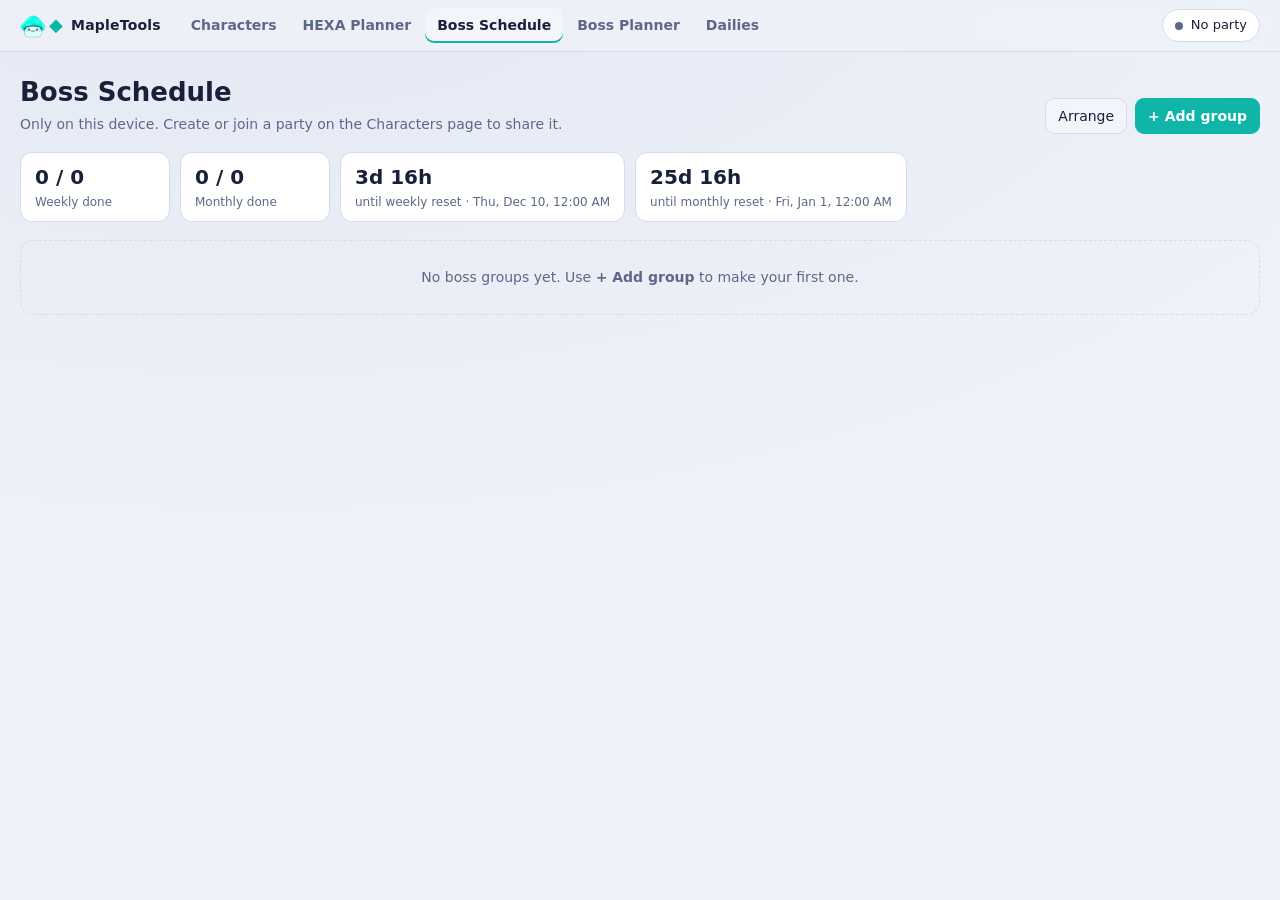
==== bosses.html @ 71588f42 "Boss Schedule: show the extra damage next to a member's ARC / SAC A green ARC or SAC badge now says " ====
<!doctype html>
<html lang="en">
<head>
  <meta charset="utf-8">
  <meta name="viewport" content="width=device-width, initial-scale=1">
  <title>Boss Schedule · MapleTools</title>
  <link rel="icon" type="image/png" href="app/mushroom.png?v=2610311921">
  <link rel="stylesheet" href="app/site.css?v=2610311921">
  <link rel="stylesheet" href="app/bosses.css?v=2610311921">
</head>
<body>
  <header class="sitenav" id="sitenav" data-page="bosses"></header>

  <main class="page">
    <div class="page-head">
      <div>
        <h1>Boss Schedule</h1>
        <p id="boss-sub"></p>
      </div>
      <div class="head-buttons">
        <button id="arrange" class="btn">Arrange</button>
        <button id="add-group" class="btn primary">+ Add group</button>
      </div>
    </div>
    <section id="stats" class="stat-row"></section>
    <div id="sections"></div>
  </main>

  <dialog id="group-dialog" class="dialog dialog-wide">
    <form id="group-form" method="dialog">
      <h2 id="group-dialog-title">Add boss group</h2>
      <div class="fields">
        <div class="field span-2"><label for="g-title">Boss / group name</label>
          <input id="g-title" type="text" maxlength="40" required autocomplete="off" placeholder="e.g. Normal Kalos 1"></div>
        <label class="field span-2"><span>Resets</span>
          <select id="g-reset">
            <option value="weekly">Weekly (Thursday 00:00 UTC)</option>
            <option value="monthly">Monthly (1st of the month, Black Mage)</option>
            <option value="daily">Daily (00:00 UTC)</option>
          </select></label>
        <div class="field span-2"><span>Ticks in the Boss Planner <span id="g-covers-note" class="covers-note"></span></span>
          <div id="g-covers" class="cover-list"></div>
          </div>
      </div>
      <div class="field"><span>Members <span id="g-count"></span></span></div>
      <ul id="g-members" class="pick-list"></ul>
      <div class="add-member">
        <select id="g-add-char" aria-label="Add a character from the roster"></select>
        <span class="or">or</span>
        <input id="g-guest" type="text" maxlength="24" placeholder="Guest name">
        <button type="button" id="g-add-guest" class="btn small">Add</button>
      </div>
      <div class="dialog-actions">
        <button type="button" id="g-delete" class="btn ghost danger">Delete group</button>
        <span class="spacer"></span>
        <button type="button" class="btn ghost" data-close>Cancel</button>
        <button type="submit" class="btn primary">Save</button>
      </div>
    </form>
  </dialog>

  <script src="app/registry.js?v=2610311921"></script>
  <script src="app/site.js?v=2610311921"></script>
  <script src="data/classes/index.js?v=2610311921"></script>
  <script src="data/patches.js?v=2610311921"></script>
  <script src="data/bosses.js?v=2610311921"></script>
  <script src="data/boss-info.js?v=2610311921"></script>
  <script src="app/config.js?v=2610311921"></script>
  <script src="app/party.js?v=2610311921"></script>
  <script src="app/arrange.js?v=2610311921"></script>
  <script src="app/bossing.js?v=2610311921"></script>
  <script src="app/bosses.js?v=2610311921"></script>
</body>
</html>
---- app/site.css ----
/* Shared by every page: colours, base elements, the site menu, buttons, cards and form fields. */
:root {
  --bg: #0b1020;
  --bg-2: #111832;
  --panel: #151d3a;
  --panel-2: #1b2547;
  --line: #27335e;
  --text: #e8ecf8;
  --muted: #8f9bc0;
  --accent: #22e3d2;
  --accent-ink: #062a28;
  --tile: #0f1630;
  --good: #46c98b;
  --good-bg: color-mix(in srgb, #46c98b 14%, var(--panel));
  --warn: #f2b84b;
  --danger: #ff6b81;
  --c-skill: #f2b84b;
  --c-mastery: #a983ff;
  --c-boost: #4c9dff;
  --c-common: #46c98b;
  --c-stat: #f08a5d;
  --c-shinestone: #ff6fb5;
  --c-utility: #8a94a6;
  --c-special: #6d7690;
  --erda: #7fd3ff;
  --frag: #c9a6ff;
  --radius: 14px;
  --shadow: 0 10px 30px rgba(0, 0, 0, .35);
  --sitenav-h: 52px;
  color-scheme: dark;
}

@media (prefers-color-scheme: light) {
  :root {
    --bg: #eef1f8;
    --bg-2: #e3e8f4;
    --panel: #ffffff;
    --panel-2: #f3f5fb;
    --line: #d5dbeb;
    --text: #18203a;
    --muted: #5d6888;
    --accent: #0fb5a6;
    --accent-ink: #ffffff;
    --tile: #f6f8fd;
    --good: #1f9a62;
    --good-bg: color-mix(in srgb, #1f9a62 12%, var(--panel));
    --warn: #b7790c;
    --danger: #d13a55;
    --c-skill: #c98a10;
    --c-mastery: #7a4fe0;
    --c-boost: #2a74d9;
    --c-common: #1f9a62;
    --c-stat: #d0642f;
    --c-shinestone: #d23f8a;
    --c-utility: #6c7487;
    --c-special: #8a90a3;
    --erda: #1683c5;
    --frag: #7a4fe0;
    --shadow: 0 8px 24px rgba(30, 40, 80, .12);
    color-scheme: light;
  }
}

* { box-sizing: border-box; }
/* Elements toggled with the hidden attribute must stay hidden even when their class sets a display value. */
[hidden] { display: none !important; }
html, body { margin: 0; }
body {
  background: radial-gradient(1200px 600px at 20% -10%, var(--bg-2), var(--bg)) fixed;
  color: var(--text);
  font: 14px/1.45 system-ui, -apple-system, "Segoe UI", Roboto, sans-serif;
  min-height: 100vh;
}
button, input, select, textarea { font: inherit; color: inherit; }
a { color: var(--accent); }
.muted { color: var(--muted); }
.small { font-size: 12px; }

/* ---------- site menu (filled in by app/site.js) */
.sitenav {
  position: sticky; top: 0; z-index: 30; height: var(--sitenav-h);
  display: flex; align-items: center; gap: 18px; padding: 0 20px;
  background: color-mix(in srgb, var(--bg) 90%, transparent); backdrop-filter: blur(10px);
  border-bottom: 1px solid var(--line);
}
.site-brand { display: flex; align-items: center; gap: 8px; font-weight: 700; letter-spacing: .2px; white-space: nowrap; color: var(--text); text-decoration: none; }
.brand-mark { color: var(--accent); font-size: 18px; display: inline-flex; align-items: center; gap: 3px; }
.brand-shroom { width: 26px; height: 26px; display: block; }
.site-links { display: flex; gap: 2px; flex: 1; min-width: 0; overflow-x: auto; scrollbar-width: none; }
.site-links a {
  padding: 7px 12px; border-radius: 9px; color: var(--muted); text-decoration: none; white-space: nowrap; font-weight: 600;
}
.site-links a:hover { color: var(--text); background: var(--panel); }
.site-links a.is-active { color: var(--text); background: var(--panel-2); box-shadow: inset 0 -2px 0 var(--accent); }
.site-links .l-short { display: none; }
@media (max-width: 640px) { .site-links .l-short { display: inline; } }
.party-chip {
  display: inline-flex; align-items: center; gap: 8px; padding: 6px 12px; border-radius: 999px;
  border: 1px solid var(--line); background: var(--panel); color: var(--text); text-decoration: none; white-space: nowrap;
  font-size: 13px; max-width: 220px; overflow: hidden; text-overflow: ellipsis;
}
.party-chip:hover { border-color: var(--accent); }
.dot { width: 8px; height: 8px; border-radius: 50%; background: var(--muted); flex: none; }
.dot.is-live { background: var(--good); box-shadow: 0 0 8px var(--good); }
.dot.is-off { background: var(--danger); }

/* ---------- buttons, cards, fields */
.btn {
  display: inline-flex; align-items: center; justify-content: center; gap: 6px;
  padding: 7px 12px; border-radius: 9px; border: 1px solid var(--line);
  background: var(--panel-2); cursor: pointer; white-space: nowrap; text-decoration: none; color: var(--text);
}
.btn:hover:not(:disabled) { border-color: var(--accent); }
.btn:disabled { opacity: .4; cursor: default; }
.btn.ghost { background: transparent; }
.btn.small { padding: 5px 10px; font-size: 13px; }
.btn.primary { background: var(--accent); color: var(--accent-ink); border-color: var(--accent); font-weight: 600; }
.btn.danger:hover:not(:disabled) { border-color: var(--danger); color: var(--danger); }
.btn-row { display: flex; gap: 8px; margin-top: 12px; flex-wrap: wrap; }

.card {
  background: var(--panel); border: 1px solid var(--line); border-radius: var(--radius);
  padding: 14px 16px; box-shadow: var(--shadow);
}
.card-title {
  margin: 0 0 10px; font-size: 13px; text-transform: uppercase; letter-spacing: .6px; color: var(--muted);
  display: flex; justify-content: space-between; align-items: baseline; gap: 8px;
}

select, input[type=number], input[type=text], input[type=search] {
  background: var(--panel); border: 1px solid var(--line); border-radius: 9px; padding: 6px 10px;
}
select:focus, input:focus, textarea:focus { outline: 2px solid var(--accent); outline-offset: 1px; }
.fields { display: grid; grid-template-columns: 1fr 1fr; gap: 10px; margin-bottom: 12px; }
.field { display: flex; flex-direction: column; gap: 4px; font-size: 12px; color: var(--muted); }
.field input, .field select { width: 100%; color: var(--text); font-size: 14px; }
.kv { display: grid; grid-template-columns: auto 1fr; gap: 6px 12px; margin: 0; font-size: 13px; }
.kv dt { color: var(--muted); }
.kv dd { margin: 0; text-align: right; }
.note { margin: 8px 0 0; padding: 8px 10px; border-radius: 8px; background: var(--panel-2); font-size: 12px; color: var(--muted); }

/* Simple page shell for the roster and boss pages. */
.page { max-width: 1400px; margin: 0 auto; padding: 22px 20px 40px; }
.page-head { display: flex; justify-content: space-between; align-items: flex-end; gap: 16px; flex-wrap: wrap; margin-bottom: 18px; }
.page-head h1 { margin: 0; font-size: 26px; }
.page-head p { margin: 2px 0 0; color: var(--muted); }

.class-emblem { width: 28px; height: 28px; border-radius: 8px; background: var(--tile); border: 1px solid var(--line); object-fit: contain; padding: 2px; flex: none; }

.dialog {
  border: 1px solid var(--line); border-radius: var(--radius); background: var(--panel); color: var(--text);
  padding: 18px; width: min(460px, calc(100vw - 32px)); box-shadow: var(--shadow);
}
.dialog::backdrop { background: rgba(5, 8, 20, .6); }
.dialog h2 { margin: 0 0 12px; font-size: 18px; }
.dialog-wide { width: min(560px, calc(100vw - 32px)); }
.dialog-actions { display: flex; gap: 8px; align-items: center; margin-top: 14px; }
.dialog-actions .spacer { flex: 1; }
.span-2 { grid-column: span 2; }
.form-error { color: var(--danger); font-size: 13px; margin: 8px 0 0; }
.form-section { margin: 14px 0 8px; font-size: 13px; text-transform: uppercase; letter-spacing: .5px; }
.form-section .muted { text-transform: none; letter-spacing: 0; font-weight: 400; }
.link-btn { background: none; border: 0; padding: 0; color: var(--accent); cursor: pointer; font-size: 12px; }

/* Reorder / Arrange mode (app/arrange.js): cards get a dashed outline and a ⠿ grip, their own buttons rest. */
.arr-handle { display: none; }
.is-arranging .arr-item { position: relative; cursor: grab; user-select: none; outline: 1px dashed color-mix(in srgb, var(--accent) 55%, transparent); outline-offset: 2px; }
.is-arranging .arr-item * { pointer-events: none; }
.is-arranging .arr-handle {
  display: grid; place-items: center; position: absolute; top: 6px; right: 6px; z-index: 2; pointer-events: auto;
  width: 28px; height: 28px; border-radius: 8px; border: 1px solid var(--line); background: var(--panel);
  color: var(--muted); font-size: 15px; cursor: grab; touch-action: none;
}
.is-arranging .arr-x { pointer-events: auto; }
.arr-item.is-lifted { position: fixed; z-index: 90; margin: 0; pointer-events: none; opacity: .92; box-shadow: var(--shadow); cursor: grabbing; }
.arr-placeholder { border: 2px dashed var(--accent); border-radius: 12px; background: color-mix(in srgb, var(--accent) 8%, transparent); min-height: 60px; }
.arrange-note { color: var(--muted); font-size: 12px; }

/* Stat tiles at the top of a tool page. */
.stat-row { display: flex; flex-wrap: wrap; gap: 10px; margin-bottom: 18px; }
.stat {
  display: flex; flex-direction: column; gap: 2px; min-width: 150px; padding: 10px 14px;
  border-radius: 12px; background: var(--panel); border: 1px solid var(--line);
}
.stat b { font-size: 20px; font-variant-numeric: tabular-nums; }
.stat span { color: var(--muted); font-size: 12px; }
.stat.is-complete { border-color: var(--good); }
.stat.is-complete b { color: var(--good); }

/* Segmented buttons (filters). */
.seg { display: inline-flex; padding: 3px; gap: 2px; border-radius: 11px; background: var(--panel); border: 1px solid var(--line); }
.seg button { border: 0; background: none; padding: 6px 12px; border-radius: 8px; font-weight: 600; color: var(--muted); cursor: pointer; }
.seg button:hover { color: var(--text); }
.seg button.is-active { background: var(--accent); color: var(--accent-ink); }

/* Boss portraits (data/icons/bosses). */
.boss-icon { width: 22px; height: 22px; border-radius: 6px; object-fit: cover; flex: none; background: var(--tile); }

/* Text field with suggestions (Site.combo). */
.combo { position: relative; }
.combo input { padding-right: 34px; }
.combo-toggle {
  position: absolute; top: 0; right: 0; bottom: 0; width: 34px; padding: 0; border: 0; background: none;
  color: var(--muted); cursor: pointer; display: grid; place-items: center;
}
.combo-toggle::before {
  content: ''; width: 7px; height: 7px; border: solid currentColor; border-width: 0 2px 2px 0;
  transform: translateY(-2px) rotate(45deg);
}
.combo-toggle:hover { color: var(--text); }
.combo-list {
  position: fixed; z-index: 20; max-height: 260px; overflow-y: auto;
  margin: 0; padding: 4px; list-style: none; background: var(--panel-2); border: 1px solid var(--line);
  border-radius: 10px; box-shadow: var(--shadow);
}
.combo-list li {
  display: flex; justify-content: space-between; align-items: baseline; gap: 10px;
  padding: 7px 10px; border-radius: 7px; font-size: 14px; color: var(--text); cursor: pointer;
}
.combo-list li small { color: var(--muted); font-size: 12px; }
.combo-list li.is-active { background: color-mix(in srgb, var(--accent) 16%, transparent); }

.toast {
  position: fixed; left: 50%; bottom: 20px; transform: translateX(-50%); z-index: 70;
  padding: 10px 16px; border-radius: 10px; background: var(--panel-2); border: 1px solid var(--line); box-shadow: var(--shadow);
}
.load-error {
  position: fixed; left: 16px; right: 16px; bottom: 16px; z-index: 60;
  padding: 12px 14px; border-radius: 10px; background: #5a1d2a; color: #ffdfe4; border: 1px solid #a33a50;
}

@media (max-width: 640px) {
  .sitenav { gap: 8px; padding: 0 10px; }
  .site-brand > span:last-child { display: none; }
  .site-links a { padding: 7px 5px; font-size: 13px; }
  .site-links .l-full { display: none; }
  .seg { display: flex; width: 100%; }
  .seg button { flex: 1; padding: 6px 4px; }
  .stat-row { display: grid; grid-template-columns: 1fr 1fr; gap: 8px; }
  .stat { min-width: 0; padding: 8px 10px; }
  .stat b { font-size: 17px; }
  .party-chip { padding: 8px; }
  .party-chip .chip-label { display: none; }
  .page { padding: 16px 12px 32px; }
  .fields { grid-template-columns: 1fr; }
  .span-2 { grid-column: auto; }
}
---- app/bosses.css ----
/* Boss Schedule page. */
.boss-section { margin-bottom: 24px; }
.section-head { display: flex; align-items: baseline; gap: 12px; margin-bottom: 10px; }
.section-head h2 { margin: 0; font-size: 15px; text-transform: uppercase; letter-spacing: .6px; color: var(--muted); }
.section-head .count { font-variant-numeric: tabular-nums; color: var(--muted); font-size: 13px; }
.section-head .spacer { flex: 1; }

.group-grid { display: grid; grid-template-columns: repeat(auto-fill, minmax(240px, 1fr)); gap: 12px; }
.group-row + .group-row, .row-tools + .group-row { margin-top: 12px; }
.group-card {
  display: flex; flex-direction: column; border-radius: 12px; background: var(--panel);
  border: 1px solid var(--line); box-shadow: var(--shadow); overflow: hidden;
}
.group-card.is-done { border-color: var(--good); background: var(--good-bg); }
.group-head { display: flex; align-items: center; gap: 10px; padding: 10px 12px; border-bottom: 1px solid var(--line); }
.group-card.is-done .group-head { border-bottom-color: color-mix(in srgb, var(--good) 40%, var(--line)); }
.group-head h3 { margin: 0; font-size: 15px; flex: 1; min-width: 0; overflow: hidden; text-overflow: ellipsis; white-space: nowrap; }
.done-toggle {
  width: 30px; height: 30px; flex: none; border-radius: 8px; border: 2px solid var(--line); background: var(--panel-2);
  color: transparent; font-weight: 800; font-size: 16px; cursor: pointer; display: grid; place-items: center;
}
.done-toggle:hover { border-color: var(--good); }
.done-toggle[aria-pressed="true"] { background: var(--good); border-color: var(--good); color: var(--bg); }
.edit-btn { padding: 3px 8px; font-size: 12px; }

.members { list-style: none; margin: 0; padding: 8px 12px; display: flex; flex-direction: column; gap: 6px; flex: 1; }
.members li { display: grid; grid-template-columns: 24px minmax(0, 1fr) auto; align-items: center; gap: 8px; font-size: 13px; }
.members .class-emblem { width: 24px; height: 24px; border-radius: 6px; }
.members .m-name { white-space: nowrap; overflow: hidden; text-overflow: ellipsis; }
.members .m-owner { color: var(--muted); font-size: 11px; }
.members .m-cp { font-variant-numeric: tabular-nums; color: var(--muted); }
.members .is-guest .m-name { font-style: italic; }
.members .empty { grid-template-columns: 1fr; color: var(--muted); }
.group-foot { display: flex; justify-content: space-between; padding: 6px 12px 10px; color: var(--muted); font-size: 12px; }

.empty-state { padding: 26px; text-align: center; color: var(--muted); border: 1px dashed var(--line); border-radius: var(--radius); }

.pick-list { list-style: none; margin: 6px 0 10px; padding: 0; display: flex; flex-direction: column; gap: 4px; }
.pick-list li {
  display: grid; grid-template-columns: 24px minmax(0, 1fr) auto auto; align-items: center; gap: 8px;
  padding: 6px 8px; border-radius: 9px; background: var(--panel-2); font-size: 13px;
}
.pick-list .class-emblem { width: 24px; height: 24px; border-radius: 6px; }
.pick-list .remove { border: 0; background: none; color: var(--muted); cursor: pointer; font-size: 16px; padding: 0 4px; }
.pick-list .remove:hover { color: var(--danger); }
.add-member { display: flex; gap: 8px; align-items: center; flex-wrap: wrap; }
.add-member select { flex: 2 1 200px; }
.add-member input { flex: 1 1 120px; }
.add-member .or { color: var(--muted); font-size: 12px; }


/* "Ticks in the Boss Planner": the bosses a group clears (one, or a bundle like Ctene). */
.covers-note { color: var(--muted); font-weight: 400; }
.cover-list { display: flex; flex-wrap: wrap; gap: 6px; }
.cover-list:empty { display: none; }
.cover-chip {
  display: inline-flex; align-items: center; gap: 6px; padding: 3px 10px 3px 6px; border-radius: 999px;
  border: 1px solid var(--line); background: var(--panel-2); font-size: 12px; color: var(--muted); cursor: pointer;
}
.cover-chip input { margin: 0; accent-color: var(--accent); width: auto; flex: none; }
span.cover-chip { cursor: default; }
.cover-chip .boss-icon { width: 18px; height: 18px; border-radius: 50%; }
.cover-chip.is-on { color: var(--text); border-color: color-mix(in srgb, var(--accent) 50%, var(--line)); }
.group-covers {
  margin: 0; padding: 6px 12px 0; font-size: 11px; color: var(--muted);
  white-space: nowrap; overflow: hidden; text-overflow: ellipsis;
}

/* ---------- Arrange: rows of cards with empty spots, like the sheet */
.head-buttons { display: flex; gap: 8px; }
.group-gap { min-height: 1px; }
.is-arranging .group-gap { min-height: 110px; border: 2px dashed var(--line); border-radius: 12px; }
.group-gap .arr-x { position: absolute; top: 6px; left: 8px; border: 0; background: none; color: var(--muted); font-size: 18px; line-height: 1; cursor: pointer; }
.group-gap .arr-x:hover { color: var(--danger); }
.is-arranging .edit-btn, .is-arranging .done-toggle { visibility: hidden; }
.row-tools { margin-top: 4px; }
.row-tools .link-btn { font-size: 12px; }
.arr-new {
  min-height: 70px; margin-top: 12px; border: 2px dashed color-mix(in srgb, var(--accent) 40%, var(--line)); border-radius: 12px;
}
.arr-new:empty::before { content: 'Drop a card here to start a new row'; grid-column: 1 / -1; place-self: center; color: var(--muted); font-size: 13px; }
@media (max-width: 640px) {
  .group-gap { display: none; }
  .is-arranging .group-gap { display: block; }
}

/* Members' ARC / SAC for the group's bosses: green with enough, red without (hover for the details). */
.m-stats { display: inline-flex; align-items: center; gap: 8px; }
.m-force { font-size: 11px; font-weight: 700; padding: 1px 6px; border-radius: 6px; font-variant-numeric: tabular-nums; white-space: nowrap; }
.m-force.is-ok { color: var(--good); background: color-mix(in srgb, var(--good) 14%, transparent); }
.m-force.is-low { color: var(--danger); background: color-mix(in srgb, var(--danger) 14%, transparent); }
.m-force b { font-weight: 800; }
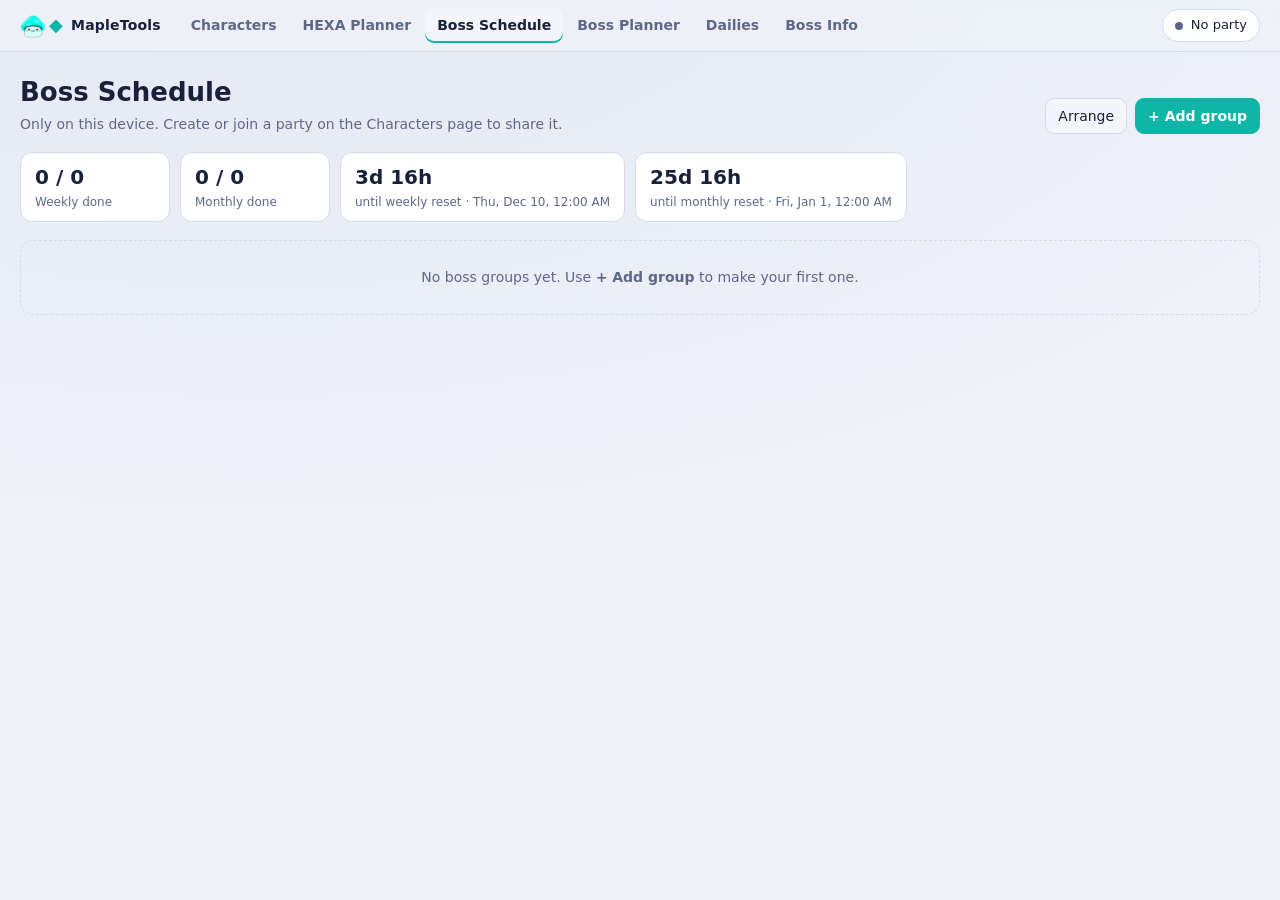
==== commit 59d02622: "Add Boss Info (tool 5): every boss's stats and drops A clean grid of every weekly and monthly boss: " ====
--- a/bosses.html
+++ b/bosses.html
@@ -4,9 +4,9 @@
   <meta charset="utf-8">
   <meta name="viewport" content="width=device-width, initial-scale=1">
   <title>Boss Schedule · MapleTools</title>
-  <link rel="icon" type="image/png" href="app/mushroom.png?v=2610311921">
-  <link rel="stylesheet" href="app/site.css?v=2610311921">
-  <link rel="stylesheet" href="app/bosses.css?v=2610311921">
+  <link rel="icon" type="image/png" href="app/mushroom.png?v=2610311933">
+  <link rel="stylesheet" href="app/site.css?v=2610311933">
+  <link rel="stylesheet" href="app/bosses.css?v=2610311933">
 </head>
 <body>
   <header class="sitenav" id="sitenav" data-page="bosses"></header>
@@ -59,16 +59,16 @@
     </form>
   </dialog>
 
-  <script src="app/registry.js?v=2610311921"></script>
-  <script src="app/site.js?v=2610311921"></script>
-  <script src="data/classes/index.js?v=2610311921"></script>
-  <script src="data/patches.js?v=2610311921"></script>
-  <script src="data/bosses.js?v=2610311921"></script>
-  <script src="data/boss-info.js?v=2610311921"></script>
-  <script src="app/config.js?v=2610311921"></script>
-  <script src="app/party.js?v=2610311921"></script>
-  <script src="app/arrange.js?v=2610311921"></script>
-  <script src="app/bossing.js?v=2610311921"></script>
-  <script src="app/bosses.js?v=2610311921"></script>
+  <script src="app/registry.js?v=2610311933"></script>
+  <script src="app/site.js?v=2610311933"></script>
+  <script src="data/classes/index.js?v=2610311933"></script>
+  <script src="data/patches.js?v=2610311933"></script>
+  <script src="data/bosses.js?v=2610311933"></script>
+  <script src="data/boss-info.js?v=2610311933"></script>
+  <script src="app/config.js?v=2610311933"></script>
+  <script src="app/party.js?v=2610311933"></script>
+  <script src="app/arrange.js?v=2610311933"></script>
+  <script src="app/bossing.js?v=2610311933"></script>
+  <script src="app/bosses.js?v=2610311933"></script>
 </body>
 </html>
--- a/app/site.css
+++ b/app/site.css
@@ -245,3 +245,8 @@
   .fields { grid-template-columns: 1fr; }
   .span-2 { grid-column: auto; }
 }
+/* Narrow phones: six tools in the menu still fit. */
+@media (max-width: 420px) {
+  .sitenav { gap: 4px; }
+  .site-links a { padding: 7px 3px; }
+}
